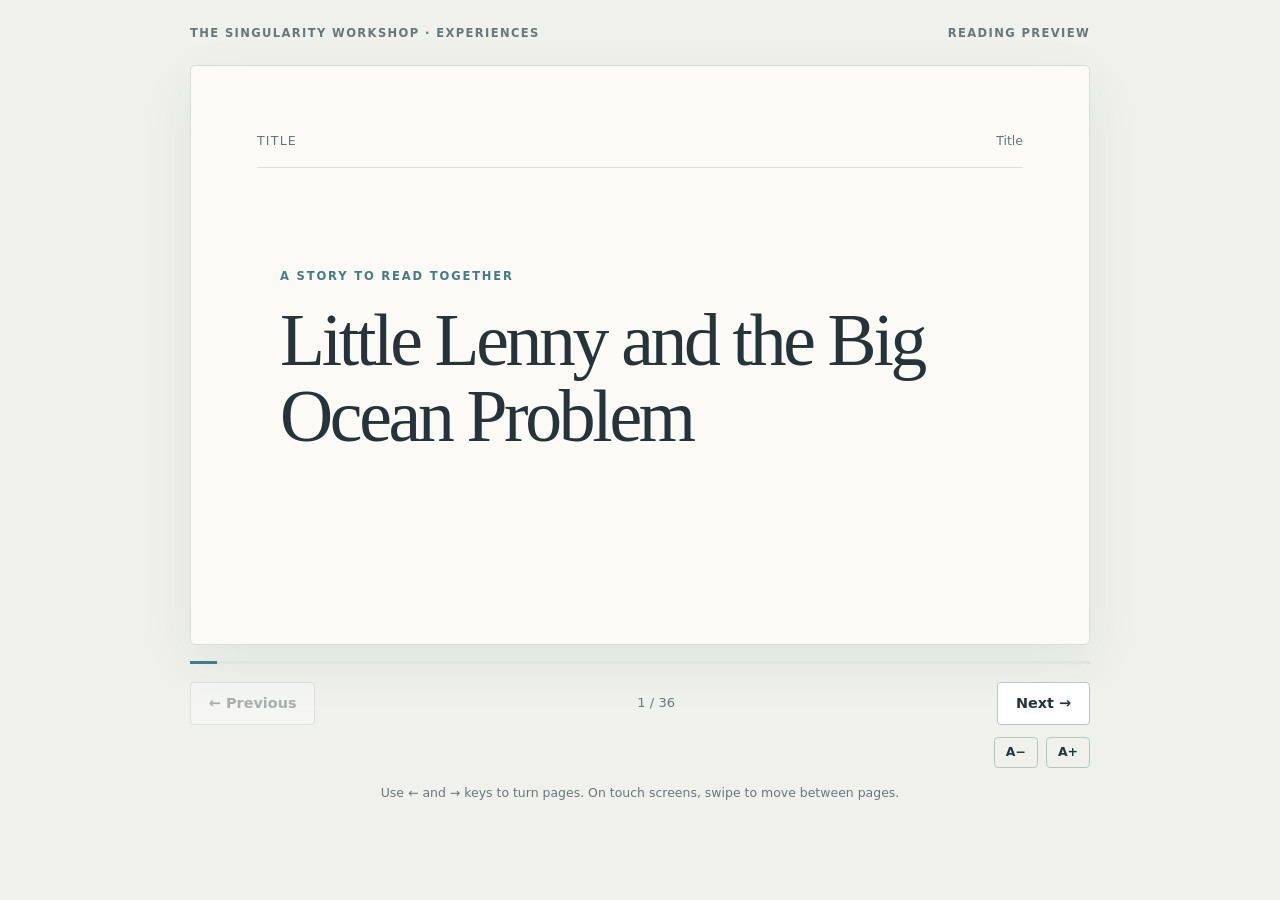
==== experiences/Lenny/index.html @ 3a84b8d5 "feat: prepare Lenny reader for original page illustrations" ====
<!doctype html>
<html lang="en">
<head>
<meta charset="utf-8">
<meta name="viewport" content="width=device-width, initial-scale=1">
<meta name="theme-color" content="#f6f3ec">
<meta name="description" content="A page-by-page reading preview for Little Lenny and the Big Ocean Problem.">
<title>Little Lenny and the Big Ocean Problem</title>
<style>
:root{color-scheme:light;--ink:#26343a;--muted:#68777a;--paper:#fbfaf6;--line:#d8dedb;--accent:#477b83;font-family:Georgia,"Iowan Old Style","Palatino Linotype",serif}
*{box-sizing:border-box}.visually-hidden{position:absolute;width:1px;height:1px;padding:0;margin:-1px;overflow:hidden;clip:rect(0,0,0,0);white-space:nowrap;border:0}body{margin:0;min-height:100vh;background:#f0f1ed;color:var(--ink)}button{font:inherit}
.shell{width:min(900px,calc(100% - 32px));margin:0 auto;padding:26px 0 38px}
.skip-link{position:absolute;left:16px;top:12px;z-index:2;padding:10px 14px;background:var(--paper);color:var(--ink);border:2px solid var(--accent);border-radius:4px;font:600 .9rem/1.2 system-ui,sans-serif;transform:translateY(-160%)}.skip-link:focus{transform:translateY(0)}#main-content:focus{outline:none}
.topline{display:flex;justify-content:space-between;gap:12px;align-items:center;font:600 .72rem/1.3 system-ui,sans-serif;letter-spacing:.12em;text-transform:uppercase;color:var(--muted)}
main{margin:24px auto 0}.book{min-height:580px;background:var(--paper);border:1px solid var(--line);border-radius:5px;box-shadow:0 18px 55px #26343a12;display:flex;flex-direction:column;padding:clamp(26px,6vw,66px)}
.book-head{display:flex;justify-content:space-between;gap:16px;align-items:center;padding-bottom:18px;border-bottom:1px solid var(--line);font:500 .78rem/1.4 system-ui,sans-serif;color:var(--muted)}
.page-kind{letter-spacing:.1em;text-transform:uppercase}.page-number{font-variant-numeric:tabular-nums}
.page-content{width:min(100%,720px);margin:auto;padding:30px 0}.page-art{margin:0 auto 30px;max-width:100%;display:flex;justify-content:center;align-items:center}.page-art img{display:block;max-width:100%;max-height:clamp(220px,48vh,440px);width:auto;height:auto;object-fit:contain;border-radius:2px}.page-art[hidden]{display:none}.copy{max-width:650px;margin:0 auto}
h1{font-size:clamp(2.2rem,6vw,4.6rem);font-weight:400;line-height:1.04;letter-spacing:-.045em;margin:0 0 24px}
h2{font-size:clamp(1.7rem,4vw,2.7rem);font-weight:400;line-height:1.12;margin:0 0 28px}
.kicker{font:600 .72rem/1.4 system-ui,sans-serif;letter-spacing:.16em;text-transform:uppercase;color:var(--accent);margin:0 0 18px}
.copy{font-size:1.22rem;line-height:1.75}.copy p{margin:0 0 1.1em}.dedication .copy{max-width:550px;font-style:italic}
.closing{font-size:1.12rem;line-height:1.7}.endmark{font:600 .8rem/1.4 system-ui,sans-serif;letter-spacing:.2em;color:var(--accent);margin-bottom:26px}
.controls{display:flex;align-items:center;justify-content:space-between;gap:12px;margin-top:18px}
button{border:1px solid #b8c6c2;background:#fff;color:var(--ink);border-radius:4px;padding:12px 18px;cursor:pointer;font:600 .9rem/1.2 system-ui,sans-serif}
button:hover:enabled{background:#edf3f0;border-color:var(--accent)}button:focus-visible{outline:3px solid #477b83;outline-offset:3px}button:disabled{opacity:.35;cursor:not-allowed}
#progressText{font:500 .82rem/1.4 system-ui,sans-serif;color:var(--muted);font-variant-numeric:tabular-nums;text-align:center}
.progress{height:3px;background:#dfe5e1;margin-top:16px;overflow:hidden}#progressFill{height:100%;width:0;background:var(--accent);transition:width .2s ease}
.tools{display:flex;justify-content:flex-end;gap:8px;margin-top:12px}.tools button{padding:7px 11px;font-size:.78rem;background:transparent}
.hint{font:.78rem/1.5 system-ui,sans-serif;color:var(--muted);text-align:center;margin:16px 0 0}
.error{padding:24px;background:#fff0ee;border:1px solid #d99;color:#612}
@media(max-width:600px){.shell{width:calc(100% - 20px);padding-top:16px}.book{min-height:calc(100svh - 180px);padding:22px}.page-content{padding:30px 0}.controls button{padding:12px}.topline{font-size:.65rem}}
@media(prefers-reduced-motion:reduce){*,*::before,*::after{scroll-behavior:auto!important;transition-duration:.01ms!important}}
</style>
</head>
<body>
<a class="skip-link" href="#main-content">Skip to story reader</a>
<div class="shell">
  <div class="topline"><span>The Singularity Workshop · Experiences</span><span>Reading preview</span></div>
  <main id="main-content" tabindex="-1">
    <noscript><p class="error">This reading preview needs JavaScript to load the story pages. Enable JavaScript and reload this page to read Little Lenny.</p></noscript>
    <article class="book">
      <header class="book-head"><span id="pageKind" class="page-kind">Story</span><span id="pageNumber" class="page-number"></span></header>
      <section id="pageContent" class="page-content"><p>Loading the manuscript…</p></section>
    </article>
    <div class="progress" role="progressbar" aria-label="Reading progress" aria-valuemin="0" aria-valuemax="100" aria-valuenow="0" id="progress"><div id="progressFill"></div></div>
    <nav class="controls" aria-label="Reading navigation">
      <button id="previous" type="button" disabled>← Previous</button>
      <span id="progressText">Loading…</span>
      <button id="next" type="button" disabled>Next →</button>
    </nav>
    <p id="pageAnnouncement" class="visually-hidden" role="status" aria-live="polite" aria-atomic="true"></p>
    <div class="tools" aria-label="Reading comfort"><button id="smaller" type="button" aria-label="Decrease text size">A−</button><button id="larger" type="button" aria-label="Increase text size">A+</button></div>
    <p class="hint">Use ← and → keys to turn pages. On touch screens, swipe to move between pages.</p>
  </main>
</div>
<script>
(async function(){
  const content=document.getElementById('pageContent'),kind=document.getElementById('pageKind'),number=document.getElementById('pageNumber');
  const previous=document.getElementById('previous'),next=document.getElementById('next'),progressText=document.getElementById('progressText');
  const progressFill=document.getElementById('progressFill'),progress=document.getElementById('progress');
  const announcement=document.getElementById('pageAnnouncement');
  let slides=[],index=0,fontScale=1;
  function paragraph(text){const p=document.createElement('p');p.textContent=text;return p}
  function render(){
    const slide=slides[index];content.replaceChildren();kind.textContent=slide.kind;number.textContent=slide.label;
    if(slide.title){const k=document.createElement('p');k.className='kicker';k.textContent='A story to read together';content.append(k);const h=document.createElement('h1');h.textContent=slide.title;content.append(h)}
    if(slide.heading){const h=document.createElement('h2');h.textContent=slide.heading;content.append(h)}
    if(slide.artwork){const figure=document.createElement('figure');figure.className='page-art';const img=document.createElement('img');img.src=slide.artwork;img.alt=slide.artworkAlt||'';img.loading='eager';img.decoding='async';img.addEventListener('error',()=>figure.remove(),{once:true});figure.append(img);content.append(figure)}
    content.classList.toggle('dedication',slide.kind==='Dedication');
    const copy=document.createElement('div');copy.className='copy';if(slide.kind==='Closing')copy.classList.add('closing');
    if(slide.kind==='Closing'){const mark=document.createElement('div');mark.className='endmark';mark.textContent='THE END';content.append(mark)}
    slide.paragraphs.forEach(t=>copy.append(paragraph(t)));content.append(copy);copy.style.fontSize=(1.22*fontScale)+'rem';
    previous.disabled=index===0;next.disabled=index===slides.length-1;
    progressText.textContent=(index+1)+' / '+slides.length;
    const pct=Math.round((index+1)/slides.length*100);progressFill.style.width=pct+'%';progress.setAttribute('aria-valuenow',String(pct));
    const spokenLabel=slide.title||slide.heading||slide.label;
    document.title=spokenLabel+' · Little Lenny';
    announcement.textContent=spokenLabel+'. '+progressText.textContent+'.';
  }
  function move(delta){index=Math.max(0,Math.min(slides.length-1,index+delta));render();const upcoming=slides[index+1];if(upcoming&&upcoming.artwork){const preload=new Image();preload.src=upcoming.artwork}}
  previous.addEventListener('click',()=>move(-1));next.addEventListener('click',()=>move(1));
  document.getElementById('smaller').addEventListener('click',()=>{fontScale=Math.max(.85,fontScale-.1);render()});
  document.getElementById('larger').addEventListener('click',()=>{fontScale=Math.min(1.5,fontScale+.1);render()});
  document.addEventListener('keydown',e=>{
    if(e.altKey||e.ctrlKey||e.metaKey)return;
    const target=e.target;
    if(target instanceof Element && (target.closest('button, input, textarea, select, a, [contenteditable="true"]')))return;
    if(e.key==='ArrowLeft'){e.preventDefault();move(-1)}
    if(e.key==='ArrowRight'){e.preventDefault();move(1)}
  });
  let touchX=null;document.querySelector('.book').addEventListener('touchstart',e=>{touchX=e.changedTouches[0].clientX},{passive:true});
  document.querySelector('.book').addEventListener('touchend',e=>{if(touchX===null)return;const dx=e.changedTouches[0].clientX-touchX;if(Math.abs(dx)>65)move(dx<0?1:-1);touchX=null},{passive:true});
  try{
    const response=await fetch('./story.json');if(!response.ok)throw new Error('Could not load story.json ('+response.status+')');
    const story=await response.json();
    slides.push({kind:'Title',label:'Title',title:story.title,paragraphs:[]});
    slides.push({kind:'Dedication',label:'Dedication',heading:'Dedication',paragraphs:[story.dedication]});
    story.pages.forEach(p=>slides.push({kind:'Story',label:'Page '+p.number,paragraphs:p.paragraphs,artwork:p.artwork||null,artworkAlt:p.artworkAlt||''}));
    slides.push({kind:'Closing',label:'Closing',paragraphs:story.closing.filter(t=>t!=='THE END')});
    render();
  }catch(error){content.replaceChildren();const p=paragraph('The story could not be loaded. Check your connection and try again.');p.className='error';content.append(p);const retry=document.createElement('button');retry.type='button';retry.textContent='Try again';retry.addEventListener('click',()=>location.reload());content.append(retry);progressText.textContent='Unable to load story';}
})();
</script>
</body>
</html>
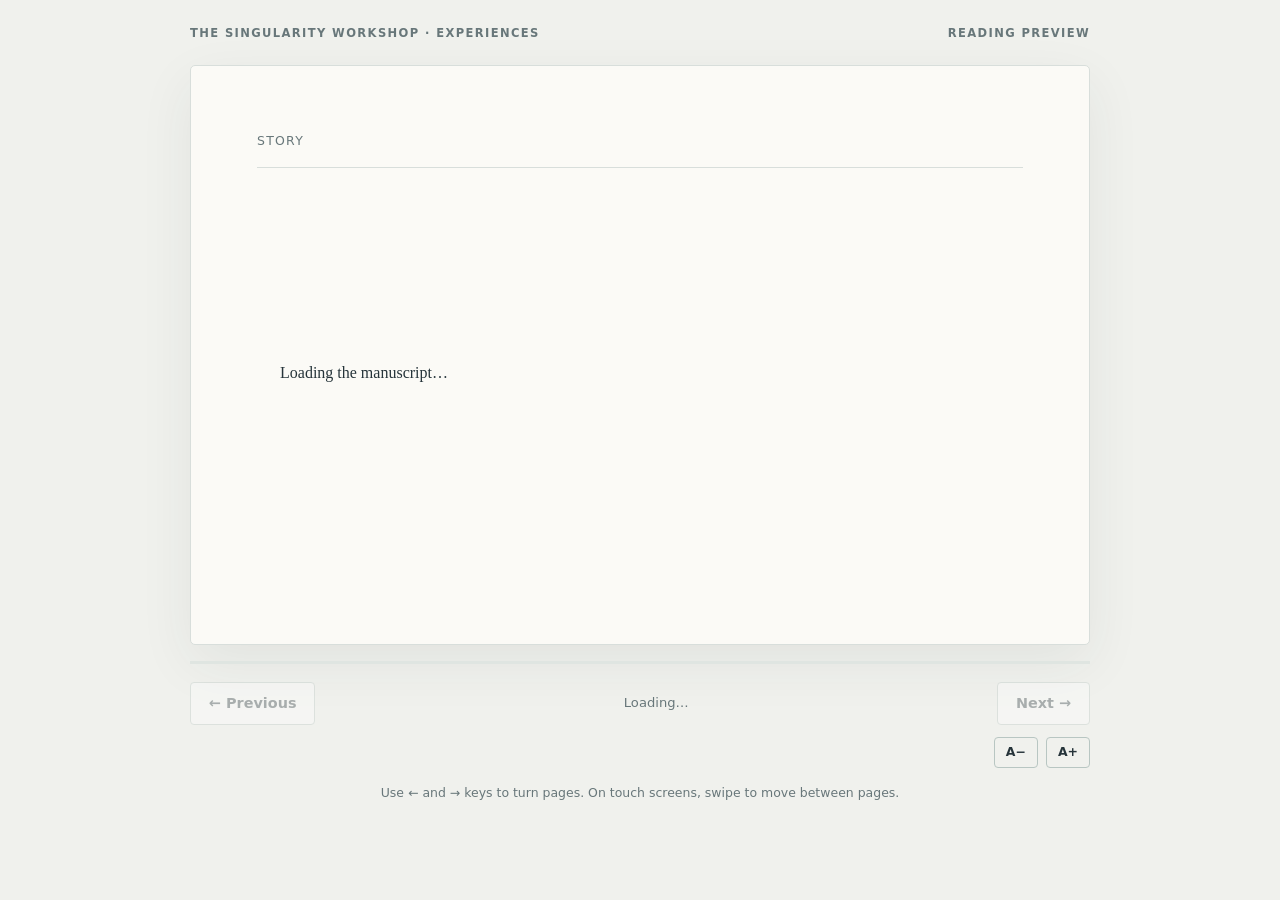
==== commit c2b2ff44: "Add original illustrations to Lenny reading preview" ====
--- a/experiences/Lenny/index.html
+++ b/experiences/Lenny/index.html
@@ -15,7 +15,7 @@
 main{margin:24px auto 0}.book{min-height:580px;background:var(--paper);border:1px solid var(--line);border-radius:5px;box-shadow:0 18px 55px #26343a12;display:flex;flex-direction:column;padding:clamp(26px,6vw,66px)}
 .book-head{display:flex;justify-content:space-between;gap:16px;align-items:center;padding-bottom:18px;border-bottom:1px solid var(--line);font:500 .78rem/1.4 system-ui,sans-serif;color:var(--muted)}
 .page-kind{letter-spacing:.1em;text-transform:uppercase}.page-number{font-variant-numeric:tabular-nums}
-.page-content{width:min(100%,720px);margin:auto;padding:30px 0}.page-art{margin:0 auto 30px;max-width:100%;display:flex;justify-content:center;align-items:center}.page-art img{display:block;max-width:100%;max-height:clamp(220px,48vh,440px);width:auto;height:auto;object-fit:contain;border-radius:2px}.page-art[hidden]{display:none}.copy{max-width:650px;margin:0 auto}
+.page-content{width:min(100%,720px);margin:auto;padding:30px 0}\n.story-art{display:block;width:100%;height:auto;max-height:330px;object-fit:cover;border-radius:12px;margin:0 auto 28px;box-shadow:0 12px 32px #26343a18}\n.art-note{font:600 .68rem/1.4 system-ui,sans-serif;letter-spacing:.1em;text-transform:uppercase;color:var(--muted);text-align:right;margin:-18px 0 24px}
 h1{font-size:clamp(2.2rem,6vw,4.6rem);font-weight:400;line-height:1.04;letter-spacing:-.045em;margin:0 0 24px}
 h2{font-size:clamp(1.7rem,4vw,2.7rem);font-weight:400;line-height:1.12;margin:0 0 28px}
 .kicker{font:600 .72rem/1.4 system-ui,sans-serif;letter-spacing:.16em;text-transform:uppercase;color:var(--accent);margin:0 0 18px}
@@ -65,8 +65,7 @@
   function render(){
     const slide=slides[index];content.replaceChildren();kind.textContent=slide.kind;number.textContent=slide.label;
     if(slide.title){const k=document.createElement('p');k.className='kicker';k.textContent='A story to read together';content.append(k);const h=document.createElement('h1');h.textContent=slide.title;content.append(h)}
-    if(slide.heading){const h=document.createElement('h2');h.textContent=slide.heading;content.append(h)}
-    if(slide.artwork){const figure=document.createElement('figure');figure.className='page-art';const img=document.createElement('img');img.src=slide.artwork;img.alt=slide.artworkAlt||'';img.loading='eager';img.decoding='async';img.addEventListener('error',()=>figure.remove(),{once:true});figure.append(img);content.append(figure)}
+    if(slide.heading){const h=document.createElement('h2');h.textContent=slide.heading;content.append(h)}\n    const artPath=slide.kind==='Title'?'visuals/cover.svg':slide.kind==='Story'?(slide.page===1||slide.page===6||slide.page===8?'visuals/beach-cleanup.svg':slide.page===21||slide.page===22||slide.page===23||slide.page===24?'visuals/dolphin-helper.svg':slide.page===25||slide.page===26||slide.page===27||slide.page===28||slide.page===29||slide.page===30||slide.page===31||slide.page===32||slide.page===33?'visuals/underwater-journey.svg':null):null;\n    if(artPath){const img=document.createElement('img');img.className='story-art';img.src='./'+artPath;img.alt=slide.kind==='Title'?'Original illustrated beach scene with Lenny, his dad, and a dolphin.':slide.page<=8?'Lenny and his dad collecting litter together on the beach.':slide.page<=24?'A friendly dolphin rises from the surf to help Lenny.':'Lenny and his dad travel safely underwater with a pod of dolphins.';img.loading='eager';content.append(img);const note=document.createElement('p');note.className='art-note';note.textContent='Illustration preview · open to revision';content.append(note)}
     content.classList.toggle('dedication',slide.kind==='Dedication');
     const copy=document.createElement('div');copy.className='copy';if(slide.kind==='Closing')copy.classList.add('closing');
     if(slide.kind==='Closing'){const mark=document.createElement('div');mark.className='endmark';mark.textContent='THE END';content.append(mark)}
@@ -78,7 +77,7 @@
     document.title=spokenLabel+' · Little Lenny';
     announcement.textContent=spokenLabel+'. '+progressText.textContent+'.';
   }
-  function move(delta){index=Math.max(0,Math.min(slides.length-1,index+delta));render();const upcoming=slides[index+1];if(upcoming&&upcoming.artwork){const preload=new Image();preload.src=upcoming.artwork}}
+  function move(delta){index=Math.max(0,Math.min(slides.length-1,index+delta));render()}
   previous.addEventListener('click',()=>move(-1));next.addEventListener('click',()=>move(1));
   document.getElementById('smaller').addEventListener('click',()=>{fontScale=Math.max(.85,fontScale-.1);render()});
   document.getElementById('larger').addEventListener('click',()=>{fontScale=Math.min(1.5,fontScale+.1);render()});
@@ -96,7 +95,7 @@
     const story=await response.json();
     slides.push({kind:'Title',label:'Title',title:story.title,paragraphs:[]});
     slides.push({kind:'Dedication',label:'Dedication',heading:'Dedication',paragraphs:[story.dedication]});
-    story.pages.forEach(p=>slides.push({kind:'Story',label:'Page '+p.number,paragraphs:p.paragraphs,artwork:p.artwork||null,artworkAlt:p.artworkAlt||''}));
+    story.pages.forEach(p=>slides.push({kind:'Story',label:'Page '+p.number,page:p.number,paragraphs:p.paragraphs,artwork:p.artwork||null,artworkAlt:p.artworkAlt||''}));
     slides.push({kind:'Closing',label:'Closing',paragraphs:story.closing.filter(t=>t!=='THE END')});
     render();
   }catch(error){content.replaceChildren();const p=paragraph('The story could not be loaded. Check your connection and try again.');p.className='error';content.append(p);const retry=document.createElement('button');retry.type='button';retry.textContent='Try again';retry.addEventListener('click',()=>location.reload());content.append(retry);progressText.textContent='Unable to load story';}
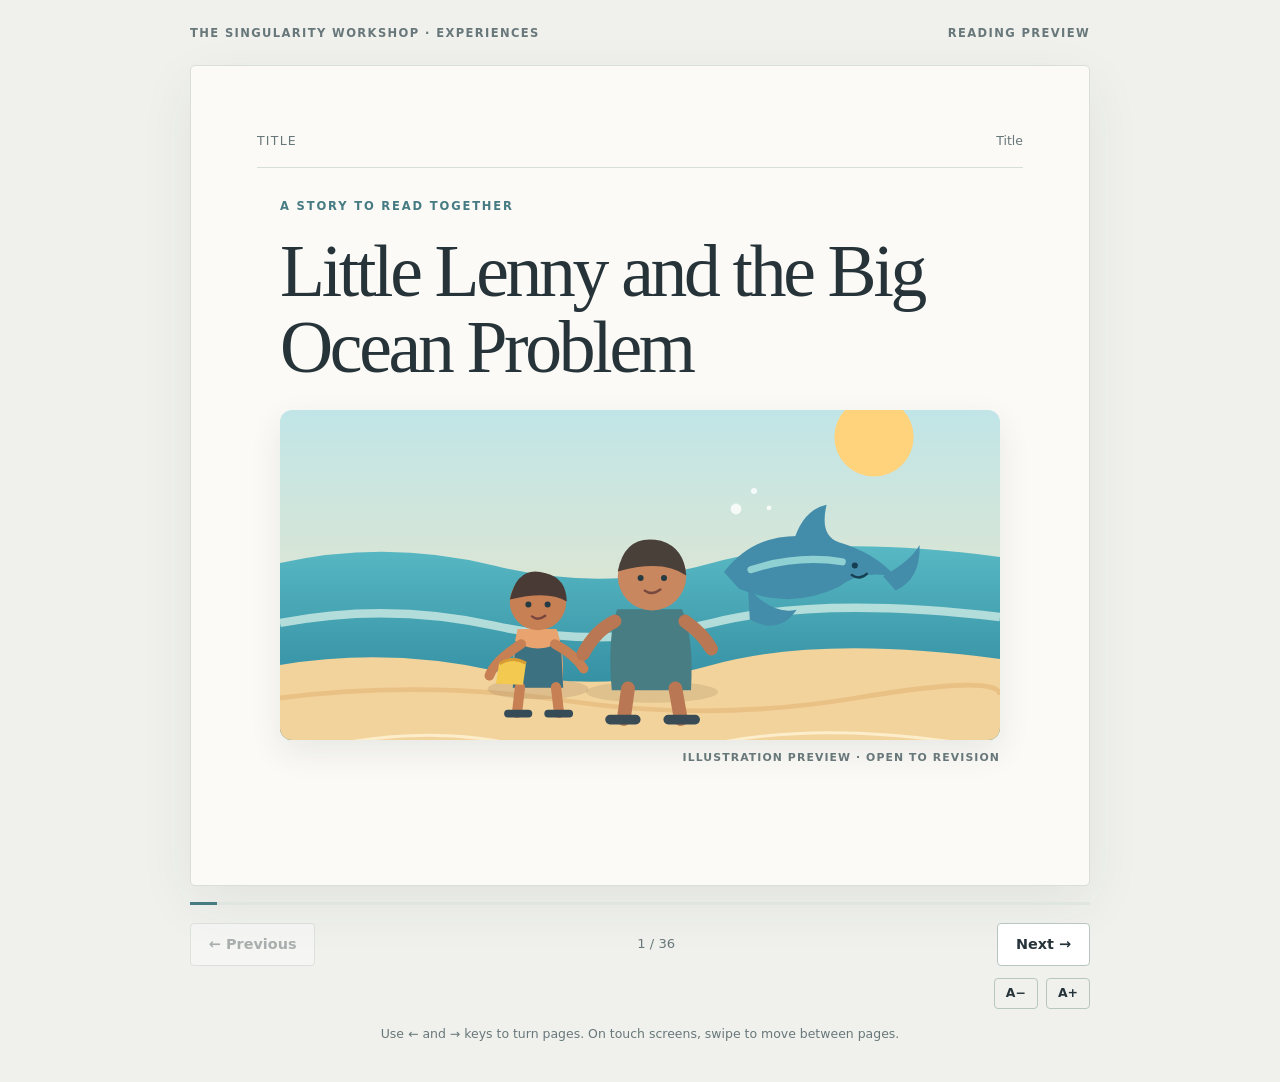
==== commit 7f478b09: "Fix illustration rendering script formatting" ====
--- a/experiences/Lenny/index.html
+++ b/experiences/Lenny/index.html
@@ -15,7 +15,9 @@
 main{margin:24px auto 0}.book{min-height:580px;background:var(--paper);border:1px solid var(--line);border-radius:5px;box-shadow:0 18px 55px #26343a12;display:flex;flex-direction:column;padding:clamp(26px,6vw,66px)}
 .book-head{display:flex;justify-content:space-between;gap:16px;align-items:center;padding-bottom:18px;border-bottom:1px solid var(--line);font:500 .78rem/1.4 system-ui,sans-serif;color:var(--muted)}
 .page-kind{letter-spacing:.1em;text-transform:uppercase}.page-number{font-variant-numeric:tabular-nums}
-.page-content{width:min(100%,720px);margin:auto;padding:30px 0}\n.story-art{display:block;width:100%;height:auto;max-height:330px;object-fit:cover;border-radius:12px;margin:0 auto 28px;box-shadow:0 12px 32px #26343a18}\n.art-note{font:600 .68rem/1.4 system-ui,sans-serif;letter-spacing:.1em;text-transform:uppercase;color:var(--muted);text-align:right;margin:-18px 0 24px}
+.page-content{width:min(100%,720px);margin:auto;padding:30px 0}
+.story-art{display:block;width:100%;height:auto;max-height:330px;object-fit:cover;border-radius:12px;margin:0 auto 28px;box-shadow:0 12px 32px #26343a18}
+.art-note{font:600 .68rem/1.4 system-ui,sans-serif;letter-spacing:.1em;text-transform:uppercase;color:var(--muted);text-align:right;margin:-18px 0 24px}
 h1{font-size:clamp(2.2rem,6vw,4.6rem);font-weight:400;line-height:1.04;letter-spacing:-.045em;margin:0 0 24px}
 h2{font-size:clamp(1.7rem,4vw,2.7rem);font-weight:400;line-height:1.12;margin:0 0 28px}
 .kicker{font:600 .72rem/1.4 system-ui,sans-serif;letter-spacing:.16em;text-transform:uppercase;color:var(--accent);margin:0 0 18px}
@@ -65,7 +67,9 @@
   function render(){
     const slide=slides[index];content.replaceChildren();kind.textContent=slide.kind;number.textContent=slide.label;
     if(slide.title){const k=document.createElement('p');k.className='kicker';k.textContent='A story to read together';content.append(k);const h=document.createElement('h1');h.textContent=slide.title;content.append(h)}
-    if(slide.heading){const h=document.createElement('h2');h.textContent=slide.heading;content.append(h)}\n    const artPath=slide.kind==='Title'?'visuals/cover.svg':slide.kind==='Story'?(slide.page===1||slide.page===6||slide.page===8?'visuals/beach-cleanup.svg':slide.page===21||slide.page===22||slide.page===23||slide.page===24?'visuals/dolphin-helper.svg':slide.page===25||slide.page===26||slide.page===27||slide.page===28||slide.page===29||slide.page===30||slide.page===31||slide.page===32||slide.page===33?'visuals/underwater-journey.svg':null):null;\n    if(artPath){const img=document.createElement('img');img.className='story-art';img.src='./'+artPath;img.alt=slide.kind==='Title'?'Original illustrated beach scene with Lenny, his dad, and a dolphin.':slide.page<=8?'Lenny and his dad collecting litter together on the beach.':slide.page<=24?'A friendly dolphin rises from the surf to help Lenny.':'Lenny and his dad travel safely underwater with a pod of dolphins.';img.loading='eager';content.append(img);const note=document.createElement('p');note.className='art-note';note.textContent='Illustration preview · open to revision';content.append(note)}
+    if(slide.heading){const h=document.createElement('h2');h.textContent=slide.heading;content.append(h)}
+    const artPath=slide.kind==='Title'?'visuals/cover.svg':slide.kind==='Story'?(slide.page===1||slide.page===6||slide.page===8?'visuals/beach-cleanup.svg':slide.page===21||slide.page===22||slide.page===23||slide.page===24?'visuals/dolphin-helper.svg':slide.page===25||slide.page===26||slide.page===27||slide.page===28||slide.page===29||slide.page===30||slide.page===31||slide.page===32||slide.page===33?'visuals/underwater-journey.svg':null):null;
+    if(artPath){const img=document.createElement('img');img.className='story-art';img.src='./'+artPath;img.alt=slide.kind==='Title'?'Original illustrated beach scene with Lenny, his dad, and a dolphin.':slide.page<=8?'Lenny and his dad collecting litter together on the beach.':slide.page<=24?'A friendly dolphin rises from the surf to help Lenny.':'Lenny and his dad travel safely underwater with a pod of dolphins.';img.loading='eager';content.append(img);const note=document.createElement('p');note.className='art-note';note.textContent='Illustration preview · open to revision';content.append(note)}
     content.classList.toggle('dedication',slide.kind==='Dedication');
     const copy=document.createElement('div');copy.className='copy';if(slide.kind==='Closing')copy.classList.add('closing');
     if(slide.kind==='Closing'){const mark=document.createElement('div');mark.className='endmark';mark.textContent='THE END';content.append(mark)}
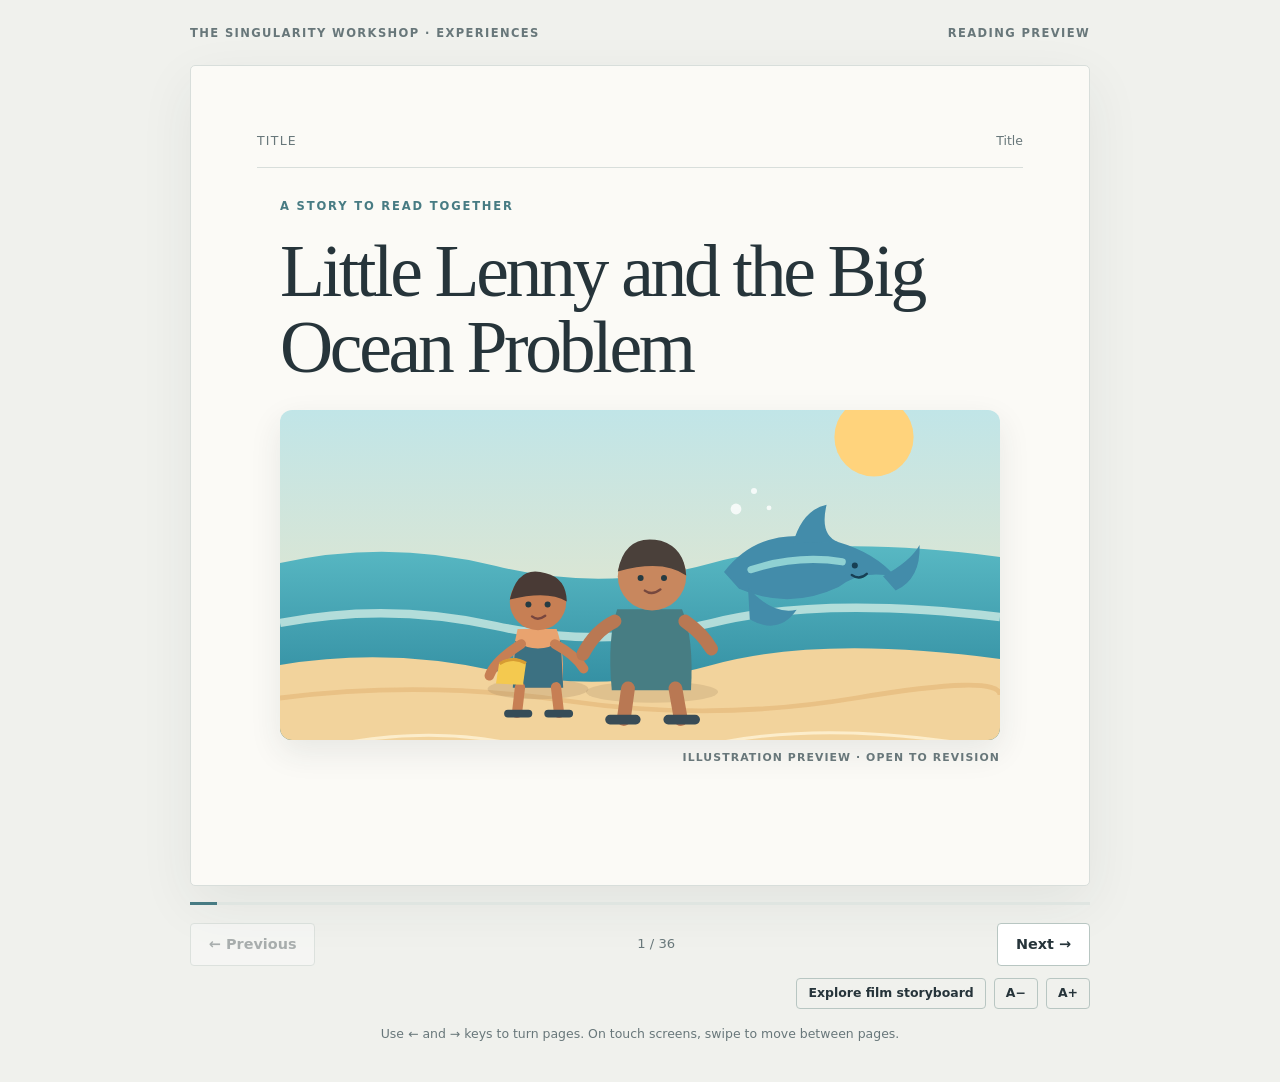
==== commit 2f74f63e: "Add shared cinematic storyboard preview to Lenny reader" ====
--- a/experiences/Lenny/index.html
+++ b/experiences/Lenny/index.html
@@ -28,7 +28,7 @@
 button:hover:enabled{background:#edf3f0;border-color:var(--accent)}button:focus-visible{outline:3px solid #477b83;outline-offset:3px}button:disabled{opacity:.35;cursor:not-allowed}
 #progressText{font:500 .82rem/1.4 system-ui,sans-serif;color:var(--muted);font-variant-numeric:tabular-nums;text-align:center}
 .progress{height:3px;background:#dfe5e1;margin-top:16px;overflow:hidden}#progressFill{height:100%;width:0;background:var(--accent);transition:width .2s ease}
-.tools{display:flex;justify-content:flex-end;gap:8px;margin-top:12px}.tools button{padding:7px 11px;font-size:.78rem;background:transparent}
+.tools{display:flex;justify-content:flex-end;gap:8px;margin-top:12px;flex-wrap:wrap}.tools button{padding:7px 11px;font-size:.78rem;background:transparent}.shot-notes{margin:24px 0 0;padding:18px 20px;border-left:3px solid var(--accent);background:#edf2ef;border-radius:0 8px 8px 0;font:.9rem/1.6 system-ui,sans-serif}.shot-notes p{margin:0 0 10px}.shot-notes p:last-child{margin-bottom:0}.shot-notes strong{color:var(--ink)}
 .hint{font:.78rem/1.5 system-ui,sans-serif;color:var(--muted);text-align:center;margin:16px 0 0}
 .error{padding:24px;background:#fff0ee;border:1px solid #d99;color:#612}
 @media(max-width:600px){.shell{width:calc(100% - 20px);padding-top:16px}.book{min-height:calc(100svh - 180px);padding:22px}.page-content{padding:30px 0}.controls button{padding:12px}.topline{font-size:.65rem}}
@@ -52,7 +52,7 @@
       <button id="next" type="button" disabled>Next →</button>
     </nav>
     <p id="pageAnnouncement" class="visually-hidden" role="status" aria-live="polite" aria-atomic="true"></p>
-    <div class="tools" aria-label="Reading comfort"><button id="smaller" type="button" aria-label="Decrease text size">A−</button><button id="larger" type="button" aria-label="Increase text size">A+</button></div>
+    <div class="tools" aria-label="Reader controls"><button id="modeToggle" type="button" aria-pressed="false">Explore film storyboard</button><button id="smaller" type="button" aria-label="Decrease text size">A−</button><button id="larger" type="button" aria-label="Increase text size">A+</button></div>
     <p class="hint">Use ← and → keys to turn pages. On touch screens, swipe to move between pages.</p>
   </main>
 </div>
@@ -62,18 +62,21 @@
   const previous=document.getElementById('previous'),next=document.getElementById('next'),progressText=document.getElementById('progressText');
   const progressFill=document.getElementById('progressFill'),progress=document.getElementById('progress');
   const announcement=document.getElementById('pageAnnouncement');
-  let slides=[],index=0,fontScale=1;
+  let slides=[],readerSlides=[],filmSlides=[],index=0,fontScale=1,mode="reader";
+  const modeToggle=document.getElementById("modeToggle");
   function paragraph(text){const p=document.createElement('p');p.textContent=text;return p}
   function render(){
-    const slide=slides[index];content.replaceChildren();kind.textContent=slide.kind;number.textContent=slide.label;
+    const slide=slides[index];content.replaceChildren();kind.textContent=mode==="film"?"Cinematic storyboard":slide.kind;number.textContent=slide.label;
     if(slide.title){const k=document.createElement('p');k.className='kicker';k.textContent='A story to read together';content.append(k);const h=document.createElement('h1');h.textContent=slide.title;content.append(h)}
     if(slide.heading){const h=document.createElement('h2');h.textContent=slide.heading;content.append(h)}
-    const artPath=slide.kind==='Title'?'visuals/cover.svg':slide.kind==='Story'?(slide.page===1||slide.page===6||slide.page===8?'visuals/beach-cleanup.svg':slide.page===21||slide.page===22||slide.page===23||slide.page===24?'visuals/dolphin-helper.svg':slide.page===25||slide.page===26||slide.page===27||slide.page===28||slide.page===29||slide.page===30||slide.page===31||slide.page===32||slide.page===33?'visuals/underwater-journey.svg':null):null;
-    if(artPath){const img=document.createElement('img');img.className='story-art';img.src='./'+artPath;img.alt=slide.kind==='Title'?'Original illustrated beach scene with Lenny, his dad, and a dolphin.':slide.page<=8?'Lenny and his dad collecting litter together on the beach.':slide.page<=24?'A friendly dolphin rises from the surf to help Lenny.':'Lenny and his dad travel safely underwater with a pod of dolphins.';img.loading='eager';content.append(img);const note=document.createElement('p');note.className='art-note';note.textContent='Illustration preview · open to revision';content.append(note)}
+    const artPath=slide.kind==='Title'?'visuals/cover.svg':slide.kind==='Story'?(slide.page===1||slide.page===6?'visuals/beach-cleanup.svg':slide.page>=21&&slide.page<=24?'visuals/dolphin-helper.svg':slide.page>=25&&slide.page<=30?'visuals/underwater-journey.svg':slide.page===32?'visuals/dolphin-helper.svg':null):null;
+    if(artPath){const img=document.createElement('img');img.className='story-art';img.src='./'+artPath;img.alt=slide.kind==='Title'?'Provisional illustrated beach scene with Lenny, his dad, and a dolphin.':slide.page<=8?'Provisional illustration of Lenny and his dad collecting litter on the beach.':slide.page<=24?'Provisional illustration of a dolphin rising from the surf to help Lenny.':slide.page<=30?'Provisional illustration of Lenny and his dad traveling underwater with a pod of dolphins.':'Provisional illustration of the dolphin helping Lenny at the beach.';img.loading='eager';content.append(img);const note=document.createElement('p');note.className='art-note';note.textContent='Illustration preview · open to revision';content.append(note)}
     content.classList.toggle('dedication',slide.kind==='Dedication');
     const copy=document.createElement('div');copy.className='copy';if(slide.kind==='Closing')copy.classList.add('closing');
     if(slide.kind==='Closing'){const mark=document.createElement('div');mark.className='endmark';mark.textContent='THE END';content.append(mark)}
     slide.paragraphs.forEach(t=>copy.append(paragraph(t)));content.append(copy);copy.style.fontSize=(1.22*fontScale)+'rem';
+    if(mode==="film"&&slide.shot){const notes=document.createElement("section");notes.className="shot-notes";const addNote=(label,value)=>{if(!value)return;const p=document.createElement("p");const strong=document.createElement("strong");strong.textContent=label+" ";p.append(strong,document.createTextNode(value));notes.append(p)};addNote("Visual direction:",slide.shot.visualDirection);addNote("Performance:",slide.shot.performance);addNote("Camera:",(slide.shot.camera?.movement||"")+" · "+(slide.shot.camera?.aspectRatio||""));addNote("Target duration:",slide.shot.targetSeconds+" seconds");content.append(notes)}
+    modeToggle.textContent=mode==="reader"?"Explore film storyboard":"Return to reading";modeToggle.setAttribute("aria-pressed",String(mode==="film"));
     previous.disabled=index===0;next.disabled=index===slides.length-1;
     progressText.textContent=(index+1)+' / '+slides.length;
     const pct=Math.round((index+1)/slides.length*100);progressFill.style.width=pct+'%';progress.setAttribute('aria-valuenow',String(pct));
@@ -83,6 +86,7 @@
   }
   function move(delta){index=Math.max(0,Math.min(slides.length-1,index+delta));render()}
   previous.addEventListener('click',()=>move(-1));next.addEventListener('click',()=>move(1));
+  modeToggle.addEventListener("click",()=>{mode=mode==="reader"?"film":"reader";slides=mode==="film"?filmSlides:readerSlides;index=0;render()});
   document.getElementById('smaller').addEventListener('click',()=>{fontScale=Math.max(.85,fontScale-.1);render()});
   document.getElementById('larger').addEventListener('click',()=>{fontScale=Math.min(1.5,fontScale+.1);render()});
   document.addEventListener('keydown',e=>{
@@ -95,13 +99,14 @@
   let touchX=null;document.querySelector('.book').addEventListener('touchstart',e=>{touchX=e.changedTouches[0].clientX},{passive:true});
   document.querySelector('.book').addEventListener('touchend',e=>{if(touchX===null)return;const dx=e.changedTouches[0].clientX-touchX;if(Math.abs(dx)>65)move(dx<0?1:-1);touchX=null},{passive:true});
   try{
-    const response=await fetch('./story.json');if(!response.ok)throw new Error('Could not load story.json ('+response.status+')');
-    const story=await response.json();
-    slides.push({kind:'Title',label:'Title',title:story.title,paragraphs:[]});
-    slides.push({kind:'Dedication',label:'Dedication',heading:'Dedication',paragraphs:[story.dedication]});
-    story.pages.forEach(p=>slides.push({kind:'Story',label:'Page '+p.number,page:p.number,paragraphs:p.paragraphs,artwork:p.artwork||null,artworkAlt:p.artworkAlt||''}));
-    slides.push({kind:'Closing',label:'Closing',paragraphs:story.closing.filter(t=>t!=='THE END')});
-    render();
+    const [storyResponse,storyboardResponse]=await Promise.all([fetch("./story.json"),fetch("./storyboard.json")]);if(!storyResponse.ok)throw new Error("Could not load story.json ("+storyResponse.status+")");if(!storyboardResponse.ok)throw new Error("Could not load storyboard.json ("+storyboardResponse.status+")");
+    const [story,storyboard]=await Promise.all([storyResponse.json(),storyboardResponse.json()]);
+    readerSlides.push({kind:"Title",label:"Title",title:story.title,paragraphs:[]});
+    readerSlides.push({kind:"Dedication",label:"Dedication",heading:"Dedication",paragraphs:[story.dedication]});
+    story.pages.forEach(p=>readerSlides.push({kind:"Story",label:"Page "+p.number,page:p.number,paragraphs:p.paragraphs,artwork:p.artwork||null,artworkAlt:p.artworkAlt||""}));
+    readerSlides.push({kind:"Closing",label:"Closing",paragraphs:story.closing.filter(t=>t!=="THE END")});
+    filmSlides=storyboard.shots.map((shot,i)=>({kind:"Shot",label:"Shot "+(i+1)+" · Page "+shot.sourcePage,page:shot.sourcePage,heading:shot.title,paragraphs:story.pages[shot.sourcePage-1]?.paragraphs||[],shot}));
+    slides=readerSlides;render();
   }catch(error){content.replaceChildren();const p=paragraph('The story could not be loaded. Check your connection and try again.');p.className='error';content.append(p);const retry=document.createElement('button');retry.type='button';retry.textContent='Try again';retry.addEventListener('click',()=>location.reload());content.append(retry);progressText.textContent='Unable to load story';}
 })();
 </script>
